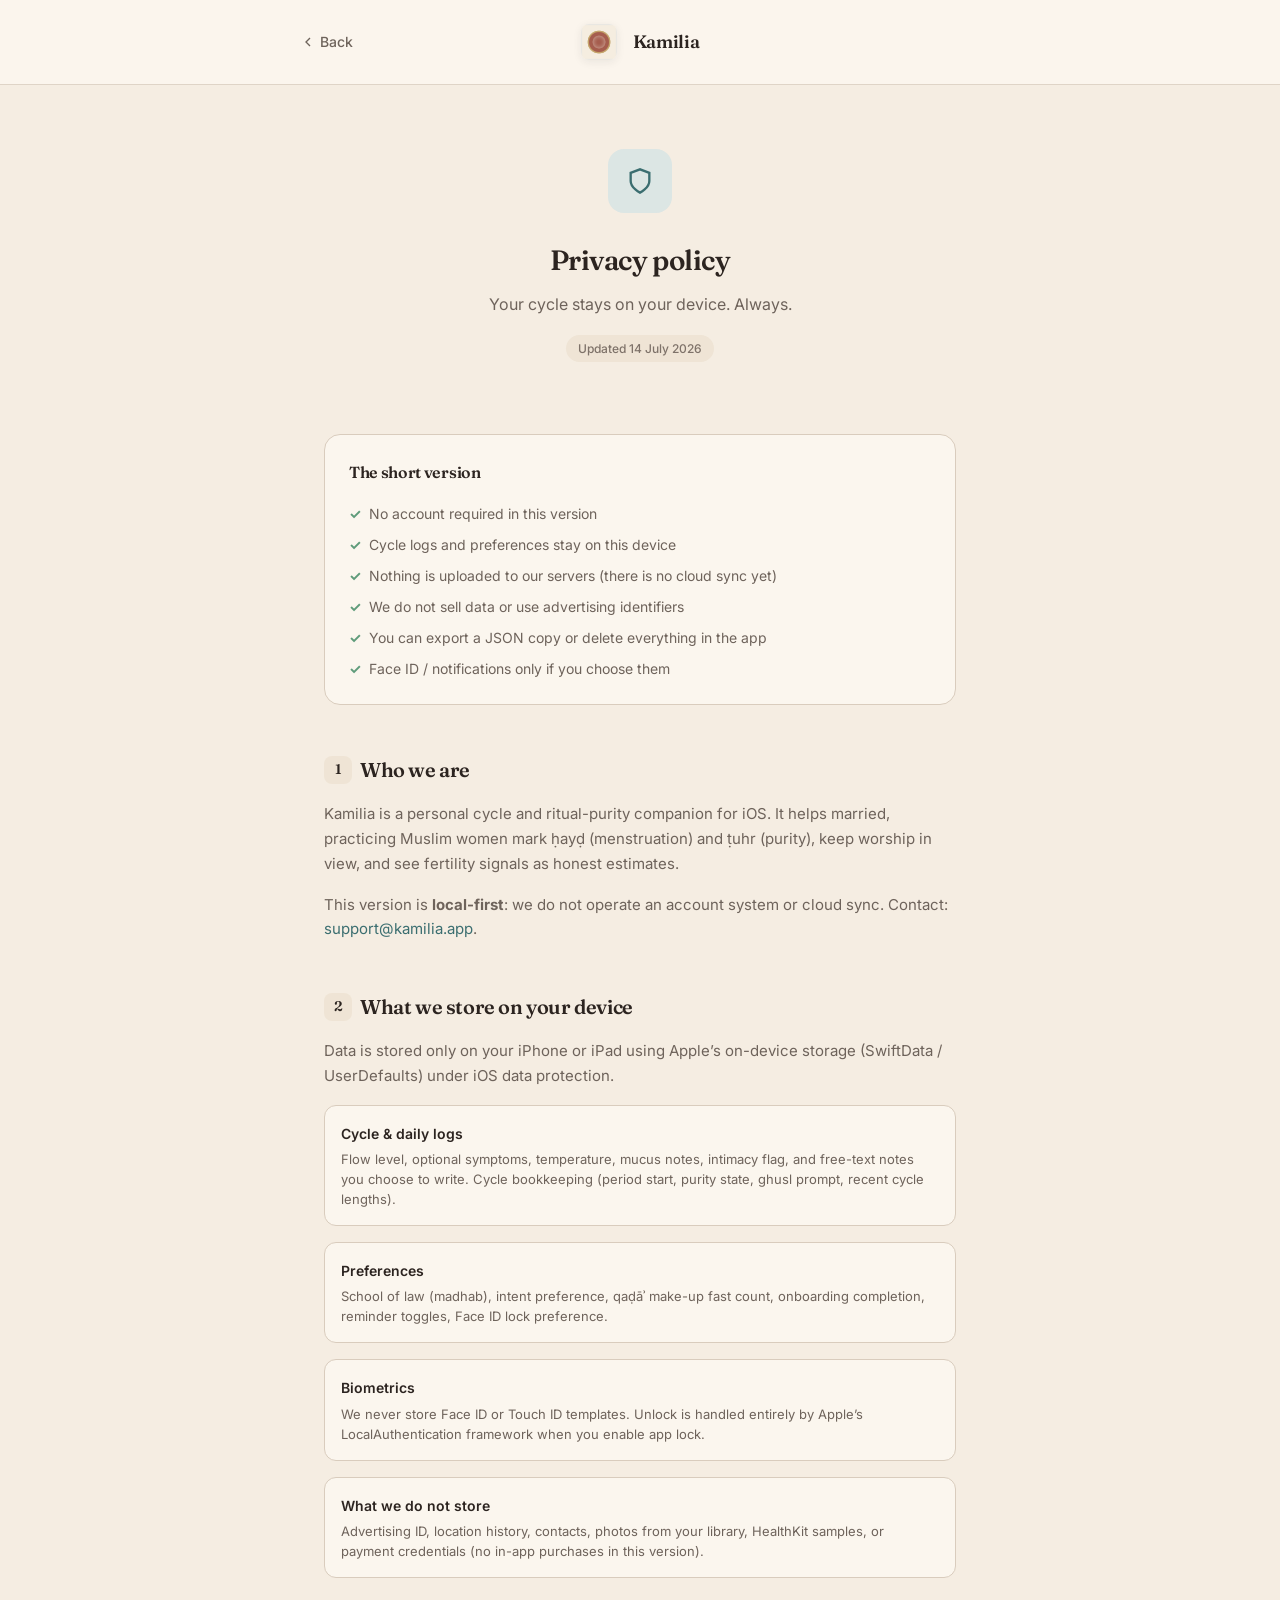
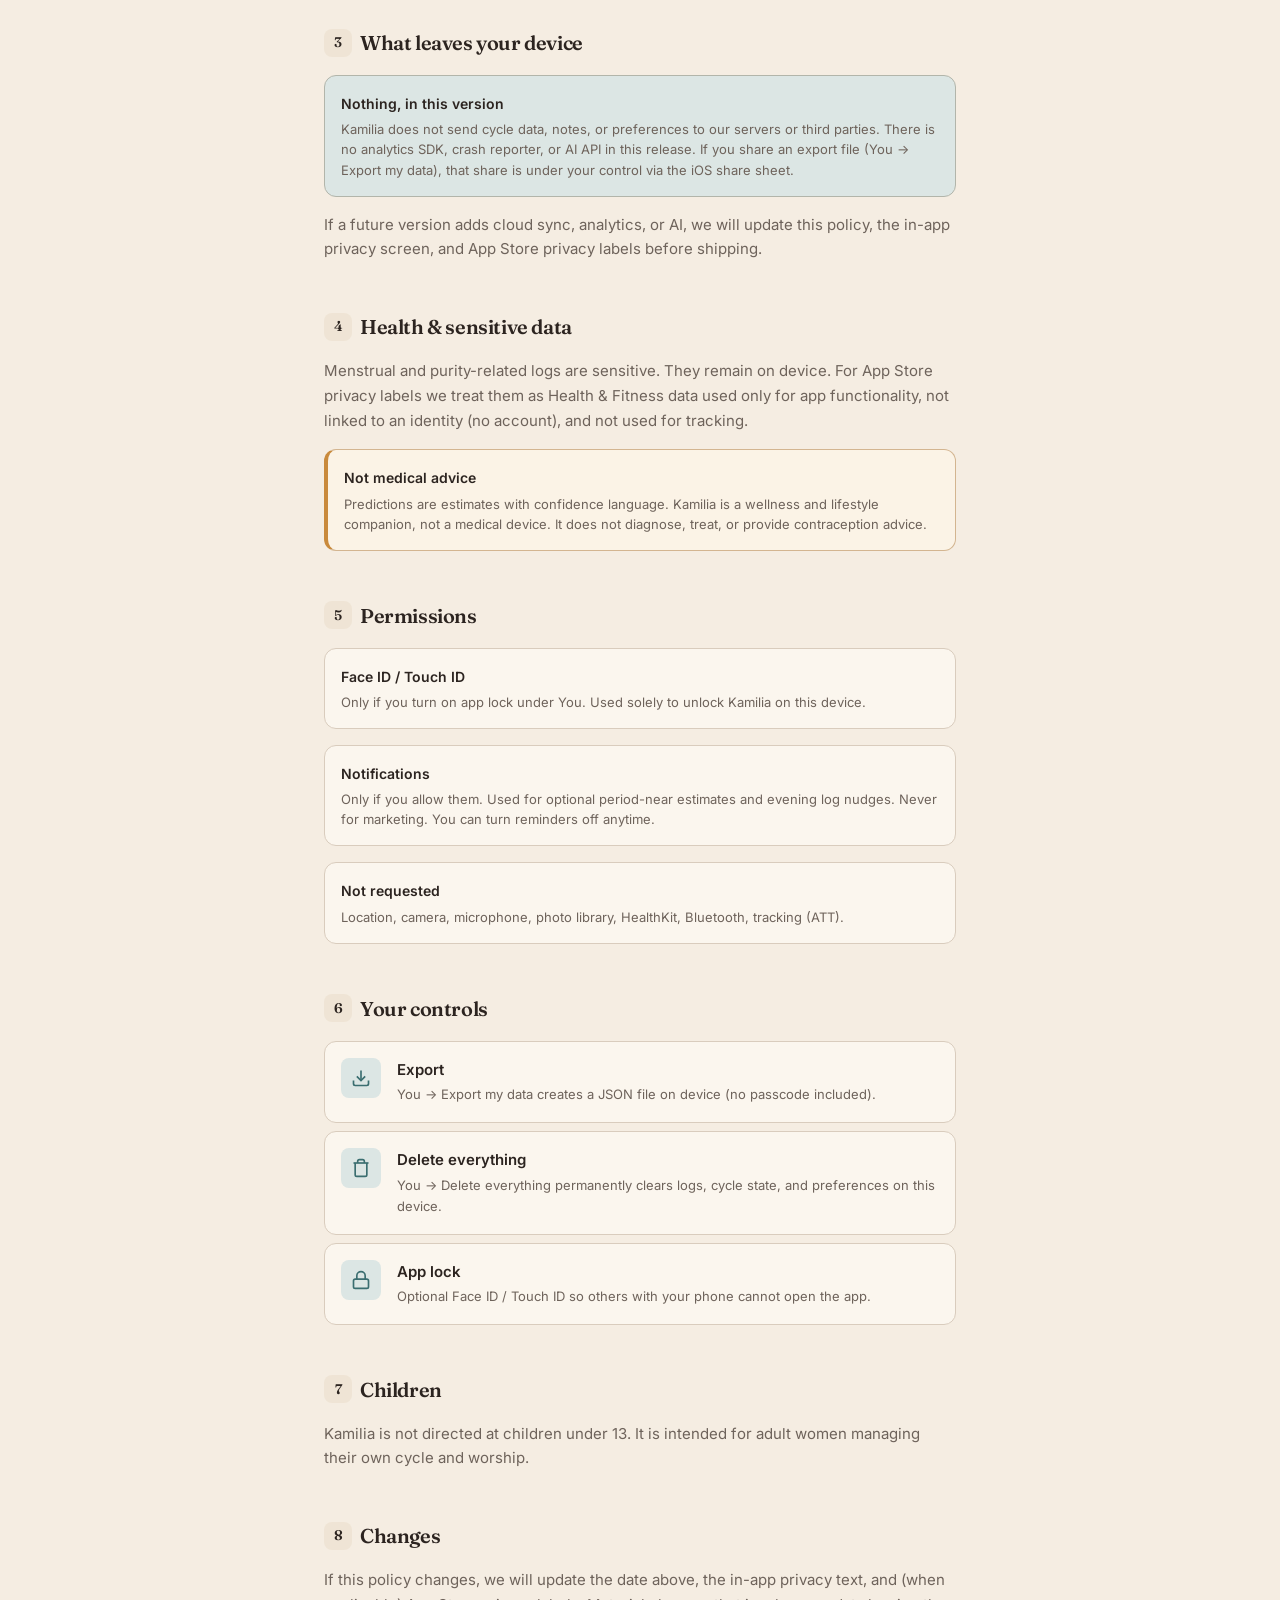
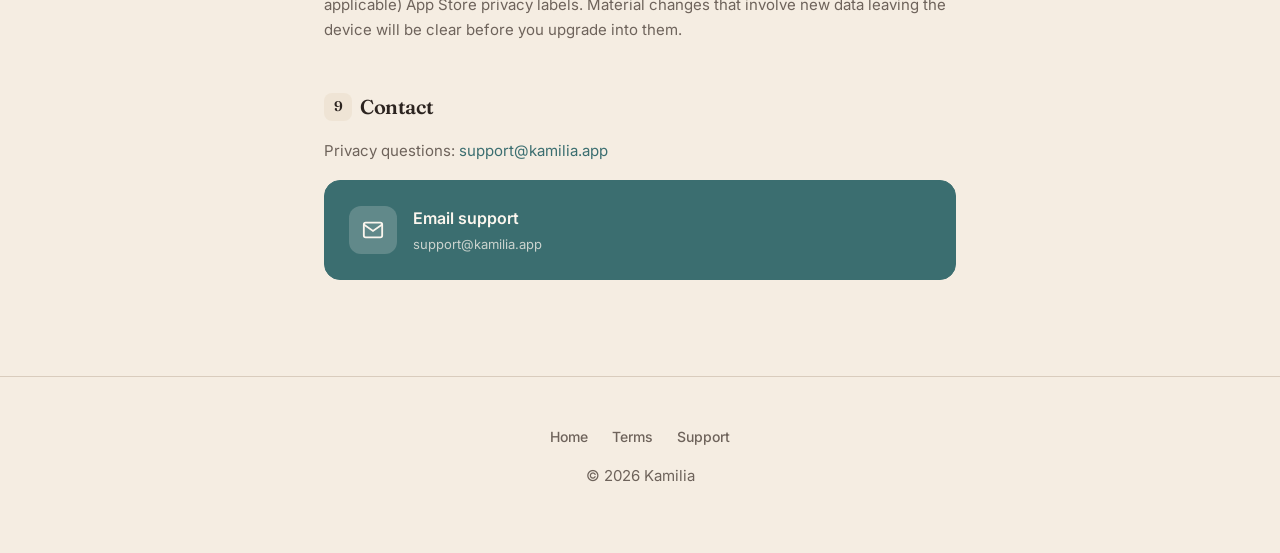
==== privacy.html @ fc9fccb2 "Kamilia legal site (privacy, terms, support) — PikCal method" ====
<!DOCTYPE html>
<html lang="en">
<head>
  <meta charset="UTF-8">
  <meta name="viewport" content="width=device-width, initial-scale=1.0">
  <title>Privacy Policy — Kamilia</title>
  <meta name="description" content="Kamilia privacy policy. Cycle data stays on your device. No account, no ads, no tracking in this version.">
  <link rel="icon" href="logo.png" type="image/png">
  <link rel="preconnect" href="https://fonts.googleapis.com">
  <link rel="preconnect" href="https://fonts.gstatic.com" crossorigin>
  <link href="https://fonts.googleapis.com/css2?family=Fraunces:opsz,wght@9..144,500;600&family=Inter:wght@400;500;600&display=swap" rel="stylesheet">
  <link rel="stylesheet" href="styles.css">
</head>
<body>
  <header class="header">
    <div class="header-content">
      <a href="./" class="back-link">
        <svg width="16" height="16" viewBox="0 0 24 24" fill="none" stroke="currentColor" stroke-width="2"><path d="M15 18l-6-6 6-6"/></svg>
        Back
      </a>
      <div class="logo-small"><img src="logo.png" alt="Kamilia"></div>
      <h1>Kamilia</h1>
    </div>
  </header>

  <main class="container">
    <div class="hero">
      <div class="hero-icon">
        <svg viewBox="0 0 24 24" fill="none" stroke="currentColor" stroke-width="2">
          <path d="M12 22s8-4 8-10V5l-8-3-8 3v7c0 6 8 10 8 10z"/>
        </svg>
      </div>
      <h2>Privacy policy</h2>
      <p class="subtitle">Your cycle stays on your device. Always.</p>
      <span class="updated">Updated 14 July 2026</span>
    </div>

    <div class="tl-dr">
      <h3>The short version</h3>
      <ul>
        <li><span class="check">✓</span> No account required in this version</li>
        <li><span class="check">✓</span> Cycle logs and preferences stay on this device</li>
        <li><span class="check">✓</span> Nothing is uploaded to our servers (there is no cloud sync yet)</li>
        <li><span class="check">✓</span> We do not sell data or use advertising identifiers</li>
        <li><span class="check">✓</span> You can export a JSON copy or delete everything in the app</li>
        <li><span class="check">✓</span> Face ID / notifications only if you choose them</li>
      </ul>
    </div>

    <section>
      <h3><span class="icon">1</span> Who we are</h3>
      <p>
        Kamilia is a personal cycle and ritual-purity companion for iOS.
        It helps married, practicing Muslim women mark ḥayḍ (menstruation) and ṭuhr (purity),
        keep worship in view, and see fertility signals as honest estimates.
      </p>
      <p>
        This version is <strong>local-first</strong>: we do not operate an account system or cloud sync.
        Contact: <a href="mailto:support@kamilia.app">support@kamilia.app</a>.
      </p>
    </section>

    <section>
      <h3><span class="icon">2</span> What we store on your device</h3>
      <p>Data is stored only on your iPhone or iPad using Apple’s on-device storage (SwiftData / UserDefaults) under iOS data protection.</p>

      <div class="data-card">
        <div class="data-card-title">Cycle &amp; daily logs</div>
        <div class="data-card-content">Flow level, optional symptoms, temperature, mucus notes, intimacy flag, and free-text notes you choose to write. Cycle bookkeeping (period start, purity state, ghusl prompt, recent cycle lengths).</div>
      </div>
      <div class="data-card">
        <div class="data-card-title">Preferences</div>
        <div class="data-card-content">School of law (madhab), intent preference, qaḍāʾ make-up fast count, onboarding completion, reminder toggles, Face ID lock preference.</div>
      </div>
      <div class="data-card">
        <div class="data-card-title">Biometrics</div>
        <div class="data-card-content">We never store Face ID or Touch ID templates. Unlock is handled entirely by Apple’s LocalAuthentication framework when you enable app lock.</div>
      </div>
      <div class="data-card">
        <div class="data-card-title">What we do not store</div>
        <div class="data-card-content">Advertising ID, location history, contacts, photos from your library, HealthKit samples, or payment credentials (no in-app purchases in this version).</div>
      </div>
    </section>

    <section>
      <h3><span class="icon">3</span> What leaves your device</h3>
      <div class="info-card soft">
        <div class="info-card-title">Nothing, in this version</div>
        <div class="info-card-content">
          Kamilia does not send cycle data, notes, or preferences to our servers or third parties.
          There is no analytics SDK, crash reporter, or AI API in this release.
          If you share an export file (You → Export my data), that share is under your control via the iOS share sheet.
        </div>
      </div>
      <p>If a future version adds cloud sync, analytics, or AI, we will update this policy, the in-app privacy screen, and App Store privacy labels before shipping.</p>
    </section>

    <section>
      <h3><span class="icon">4</span> Health &amp; sensitive data</h3>
      <p>
        Menstrual and purity-related logs are sensitive. They remain on device.
        For App Store privacy labels we treat them as Health &amp; Fitness data used only for app functionality,
        not linked to an identity (no account), and not used for tracking.
      </p>
      <div class="info-card warning">
        <div class="info-card-title">Not medical advice</div>
        <div class="info-card-content">
          Predictions are estimates with confidence language. Kamilia is a wellness and lifestyle companion,
          not a medical device. It does not diagnose, treat, or provide contraception advice.
        </div>
      </div>
    </section>

    <section>
      <h3><span class="icon">5</span> Permissions</h3>
      <div class="data-card">
        <div class="data-card-title">Face ID / Touch ID</div>
        <div class="data-card-content">Only if you turn on app lock under You. Used solely to unlock Kamilia on this device.</div>
      </div>
      <div class="data-card">
        <div class="data-card-title">Notifications</div>
        <div class="data-card-content">Only if you allow them. Used for optional period-near estimates and evening log nudges. Never for marketing. You can turn reminders off anytime.</div>
      </div>
      <div class="data-card">
        <div class="data-card-title">Not requested</div>
        <div class="data-card-content">Location, camera, microphone, photo library, HealthKit, Bluetooth, tracking (ATT).</div>
      </div>
    </section>

    <section>
      <h3><span class="icon">6</span> Your controls</h3>
      <ul class="rights-list">
        <li>
          <div class="right-icon">
            <svg viewBox="0 0 24 24" fill="none" stroke="currentColor" stroke-width="2"><path d="M21 15v4a2 2 0 0 1-2 2H5a2 2 0 0 1-2-2v-4"/><polyline points="7 10 12 15 17 10"/><line x1="12" y1="15" x2="12" y2="3"/></svg>
          </div>
          <div class="right-content">
            <h4>Export</h4>
            <p>You → Export my data creates a JSON file on device (no passcode included).</p>
          </div>
        </li>
        <li>
          <div class="right-icon">
            <svg viewBox="0 0 24 24" fill="none" stroke="currentColor" stroke-width="2"><polyline points="3 6 5 6 21 6"/><path d="M19 6v14a2 2 0 0 1-2 2H7a2 2 0 0 1-2-2V6m3 0V4a2 2 0 0 1 2-2h4a2 2 0 0 1 2 2v2"/></svg>
          </div>
          <div class="right-content">
            <h4>Delete everything</h4>
            <p>You → Delete everything permanently clears logs, cycle state, and preferences on this device.</p>
          </div>
        </li>
        <li>
          <div class="right-icon">
            <svg viewBox="0 0 24 24" fill="none" stroke="currentColor" stroke-width="2"><rect x="3" y="11" width="18" height="11" rx="2"/><path d="M7 11V7a5 5 0 0 1 10 0v4"/></svg>
          </div>
          <div class="right-content">
            <h4>App lock</h4>
            <p>Optional Face ID / Touch ID so others with your phone cannot open the app.</p>
          </div>
        </li>
      </ul>
    </section>

    <section>
      <h3><span class="icon">7</span> Children</h3>
      <p>Kamilia is not directed at children under 13. It is intended for adult women managing their own cycle and worship.</p>
    </section>

    <section>
      <h3><span class="icon">8</span> Changes</h3>
      <p>If this policy changes, we will update the date above, the in-app privacy text, and (when applicable) App Store privacy labels. Material changes that involve new data leaving the device will be clear before you upgrade into them.</p>
    </section>

    <section>
      <h3><span class="icon">9</span> Contact</h3>
      <p>Privacy questions: <a href="mailto:support@kamilia.app">support@kamilia.app</a></p>
      <a class="contact-card primary" href="mailto:support@kamilia.app">
        <div class="contact-icon">
          <svg viewBox="0 0 24 24" fill="none" stroke="currentColor" stroke-width="2"><path d="M4 4h16c1.1 0 2 .9 2 2v12c0 1.1-.9 2-2 2H4c-1.1 0-2-.9-2-2V6c0-1.1.9-2 2-2z"/><polyline points="22,6 12,13 2,6"/></svg>
        </div>
        <div>
          <div class="contact-title">Email support</div>
          <div class="contact-subtitle">support@kamilia.app</div>
        </div>
      </a>
    </section>
  </main>

  <footer class="footer">
    <div class="footer-links">
      <a href="./">Home</a>
      <a href="terms.html">Terms</a>
      <a href="support.html">Support</a>
    </div>
    <p>© 2026 Kamilia</p>
  </footer>
</body>
</html>
---- styles.css ----
/* Kamilia legal site — Qamra / sakīna tokens (from QamraPalette.Light)
   Method inspired by PikCal docs/legal: static HTML, GitHub Pages ready. */

:root {
  --canvas: #F5EDE2;
  --surface: #EFE4D5;
  --elevated: #FBF6EE;
  --border: #D9CCBD;
  --ink: #2C2420;
  --ink-muted: #6E635B;
  --ink-faint: #7E7269;
  --brand: #3B6E70;
  --brand-tint: #DCE6E4;
  --rose: #C98F86;
  --gold: #C4A46A;
  --success: #5E9B7A;
  --warning: #C98A3C;
  --error: #A8443F;
  --space-xs: 4px;
  --space-sm: 8px;
  --space-md: 16px;
  --space-lg: 24px;
  --space-xl: 32px;
  --space-xxl: 48px;
  --radius-sm: 8px;
  --radius-md: 12px;
  --radius-lg: 16px;
  --radius-xl: 24px;
  --font-ui: "Inter", -apple-system, BlinkMacSystemFont, "Segoe UI", sans-serif;
  --font-display: "Fraunces", "Georgia", "Times New Roman", serif;
}

* { margin: 0; padding: 0; box-sizing: border-box; }

body {
  font-family: var(--font-ui);
  background: var(--canvas);
  color: var(--ink);
  line-height: 1.65;
  -webkit-font-smoothing: antialiased;
}

a { color: var(--brand); text-decoration: none; }
a:hover { text-decoration: underline; }

/* —— Header —— */
.header {
  background: color-mix(in srgb, var(--elevated) 92%, transparent);
  padding: var(--space-lg);
  text-align: center;
  position: sticky;
  top: 0;
  z-index: 100;
  backdrop-filter: blur(12px);
  -webkit-backdrop-filter: blur(12px);
  border-bottom: 1px solid color-mix(in srgb, var(--border) 80%, transparent);
}

.header-content {
  max-width: 680px;
  margin: 0 auto;
  display: flex;
  align-items: center;
  justify-content: center;
  gap: var(--space-md);
  position: relative;
}

.back-link {
  position: absolute;
  left: 0;
  display: flex;
  align-items: center;
  gap: var(--space-xs);
  color: var(--ink-muted);
  font-size: 14px;
  font-weight: 500;
  text-decoration: none;
}
.back-link:hover { color: var(--ink); text-decoration: none; }

.logo-small {
  width: 36px;
  height: 36px;
  border-radius: var(--radius-sm);
  overflow: hidden;
  box-shadow: 0 2px 8px rgba(44, 36, 32, 0.08);
}
.logo-small img { width: 100%; height: 100%; object-fit: cover; }

.header h1 {
  font-family: var(--font-display);
  font-size: 18px;
  font-weight: 600;
  letter-spacing: -0.02em;
}

/* —— Layout —— */
.container {
  max-width: 680px;
  margin: 0 auto;
  padding: var(--space-xl) var(--space-lg) var(--space-xxl);
}

.hero {
  text-align: center;
  margin-bottom: var(--space-xxl);
  padding: var(--space-xl) 0 var(--space-lg);
}

.hero-icon {
  width: 64px;
  height: 64px;
  background: var(--brand-tint);
  border-radius: var(--radius-lg);
  display: flex;
  align-items: center;
  justify-content: center;
  margin: 0 auto var(--space-lg);
  color: var(--brand);
}
.hero-icon svg { width: 28px; height: 28px; }

.hero h2 {
  font-family: var(--font-display);
  font-size: 28px;
  font-weight: 600;
  letter-spacing: -0.02em;
  margin-bottom: var(--space-sm);
}

.hero .subtitle {
  font-size: 16px;
  color: var(--ink-muted);
  max-width: 420px;
  margin: 0 auto var(--space-md);
}

.updated {
  display: inline-block;
  font-size: 12px;
  font-weight: 500;
  color: var(--ink-faint);
  background: var(--surface);
  padding: 4px 12px;
  border-radius: 999px;
}

/* —— Landing hero —— */
.landing-hero {
  text-align: center;
  padding: var(--space-xxl) var(--space-lg) var(--space-xl);
  background: linear-gradient(180deg, var(--elevated) 0%, var(--canvas) 100%);
}
.landing-logo {
  width: 112px;
  height: 112px;
  border-radius: var(--radius-xl);
  margin: 0 auto var(--space-lg);
  box-shadow: 0 16px 48px rgba(44, 36, 32, 0.12);
  overflow: hidden;
}
.landing-logo img { width: 100%; height: 100%; object-fit: cover; }
.landing-hero h1 {
  font-family: var(--font-display);
  font-size: 40px;
  font-weight: 600;
  letter-spacing: -0.03em;
  margin-bottom: var(--space-sm);
}
.tagline {
  font-size: 18px;
  font-weight: 500;
  color: var(--brand);
  margin-bottom: var(--space-md);
}
.hero-description {
  font-size: 16px;
  color: var(--ink-muted);
  max-width: 480px;
  margin: 0 auto var(--space-xl);
  line-height: 1.7;
}

/* —— TL;DR —— */
.tl-dr {
  background: var(--elevated);
  border: 1px solid var(--border);
  border-radius: var(--radius-lg);
  padding: var(--space-lg);
  margin-bottom: var(--space-xxl);
}
.tl-dr h3 {
  font-family: var(--font-display);
  font-size: 16px;
  font-weight: 600;
  margin-bottom: var(--space-md);
  color: var(--ink);
}
.tl-dr ul { list-style: none; }
.tl-dr li {
  display: flex;
  align-items: flex-start;
  gap: var(--space-sm);
  font-size: 14px;
  color: var(--ink-muted);
  margin-bottom: var(--space-sm);
}
.tl-dr li:last-child { margin-bottom: 0; }
.tl-dr .check {
  color: var(--success);
  font-weight: 700;
  flex-shrink: 0;
}

/* —— Sections —— */
section { margin-bottom: var(--space-xxl); }

h3 {
  font-family: var(--font-display);
  font-size: 20px;
  font-weight: 600;
  margin-bottom: var(--space-md);
  display: flex;
  align-items: center;
  gap: var(--space-sm);
  letter-spacing: -0.02em;
}
h3 .icon {
  width: 28px;
  height: 28px;
  background: var(--surface);
  border-radius: var(--radius-sm);
  display: inline-flex;
  align-items: center;
  justify-content: center;
  font-size: 14px;
  flex-shrink: 0;
}

p {
  color: var(--ink-muted);
  margin-bottom: var(--space-md);
  font-size: 15px;
}

/* —— Cards —— */
.data-card, .info-card {
  background: var(--elevated);
  border: 1px solid var(--border);
  border-radius: var(--radius-md);
  padding: var(--space-md);
  margin-bottom: var(--space-md);
}
.data-card-title, .info-card-title {
  font-size: 14px;
  font-weight: 600;
  color: var(--ink);
  margin-bottom: var(--space-xs);
}
.data-card-content, .info-card-content {
  font-size: 13px;
  color: var(--ink-muted);
  line-height: 1.55;
}
.info-card.warning {
  background: #FBF3E6;
  border-color: color-mix(in srgb, var(--warning) 35%, var(--border));
  border-left: 4px solid var(--warning);
}
.info-card.soft {
  background: var(--brand-tint);
  border-color: color-mix(in srgb, var(--brand) 25%, var(--border));
}

ol.steps, ul.plain {
  margin: 0 0 var(--space-md) 1.25rem;
  color: var(--ink-muted);
  font-size: 15px;
}
ol.steps li, ul.plain li { margin-bottom: var(--space-sm); }

.rights-list { list-style: none; }
.rights-list li {
  display: flex;
  gap: var(--space-md);
  padding: var(--space-md);
  background: var(--elevated);
  border: 1px solid var(--border);
  border-radius: var(--radius-md);
  margin-bottom: var(--space-sm);
}
.right-icon {
  width: 40px;
  height: 40px;
  background: var(--brand-tint);
  border-radius: var(--radius-sm);
  display: flex;
  align-items: center;
  justify-content: center;
  color: var(--brand);
  flex-shrink: 0;
}
.right-icon svg { width: 20px; height: 20px; }
.right-content h4 {
  font-size: 15px;
  font-weight: 600;
  margin-bottom: 2px;
}
.right-content p {
  font-size: 13px;
  margin: 0;
}

/* —— Contact —— */
.contact-card {
  display: flex;
  align-items: center;
  gap: var(--space-md);
  padding: var(--space-lg);
  background: var(--elevated);
  border: 1px solid var(--border);
  border-radius: var(--radius-lg);
  text-decoration: none;
  margin-bottom: var(--space-md);
  transition: transform 0.15s ease, box-shadow 0.15s ease;
}
.contact-card:hover {
  transform: translateY(-2px);
  box-shadow: 0 8px 24px rgba(44, 36, 32, 0.08);
  text-decoration: none;
}
.contact-card.primary {
  background: var(--brand);
  border-color: var(--brand);
}
.contact-card.primary .contact-title { color: var(--elevated); }
.contact-card.primary .contact-subtitle { color: color-mix(in srgb, var(--elevated) 75%, transparent); }
.contact-icon {
  width: 48px;
  height: 48px;
  background: var(--brand-tint);
  border-radius: var(--radius-md);
  display: flex;
  align-items: center;
  justify-content: center;
  color: var(--brand);
  flex-shrink: 0;
}
.contact-card.primary .contact-icon {
  background: color-mix(in srgb, var(--elevated) 20%, transparent);
  color: var(--elevated);
}
.contact-icon svg { width: 22px; height: 22px; }
.contact-title {
  font-size: 16px;
  font-weight: 600;
  color: var(--ink);
  margin-bottom: 2px;
}
.contact-subtitle {
  font-size: 13px;
  color: var(--ink-muted);
}

/* —— Link grid (index) —— */
.link-grid {
  display: grid;
  grid-template-columns: 1fr 1fr;
  gap: var(--space-md);
  max-width: 680px;
  margin: 0 auto;
  padding: 0 var(--space-lg) var(--space-xxl);
}
@media (max-width: 520px) {
  .link-grid { grid-template-columns: 1fr; }
}
.link-tile {
  display: block;
  padding: var(--space-lg);
  background: var(--elevated);
  border: 1px solid var(--border);
  border-radius: var(--radius-lg);
  text-decoration: none;
  transition: border-color 0.15s, box-shadow 0.15s;
}
.link-tile:hover {
  border-color: var(--brand);
  box-shadow: 0 8px 24px rgba(59, 110, 112, 0.1);
  text-decoration: none;
}
.link-tile h3 {
  font-family: var(--font-display);
  font-size: 17px;
  margin-bottom: var(--space-xs);
  display: block;
}
.link-tile p {
  font-size: 13px;
  margin: 0;
  color: var(--ink-muted);
}

/* —— Footer —— */
.footer {
  text-align: center;
  padding: var(--space-xxl) var(--space-lg);
  color: var(--ink-faint);
  font-size: 13px;
  border-top: 1px solid var(--border);
}
.footer-links {
  display: flex;
  justify-content: center;
  gap: var(--space-lg);
  flex-wrap: wrap;
  margin-bottom: var(--space-md);
}
.footer-links a {
  color: var(--ink-muted);
  font-weight: 500;
  font-size: 14px;
}
.footer-links a:hover { color: var(--brand); }
.footer-contact { margin-bottom: var(--space-md); }
.footer-contact a { color: var(--brand); font-weight: 500; }

@media (max-width: 600px) {
  .back-link {
    position: static;
    margin-bottom: var(--space-md);
    justify-content: center;
  }
  .header-content { flex-direction: column; }
  .landing-hero h1 { font-size: 32px; }
  .hero h2 { font-size: 24px; }
}
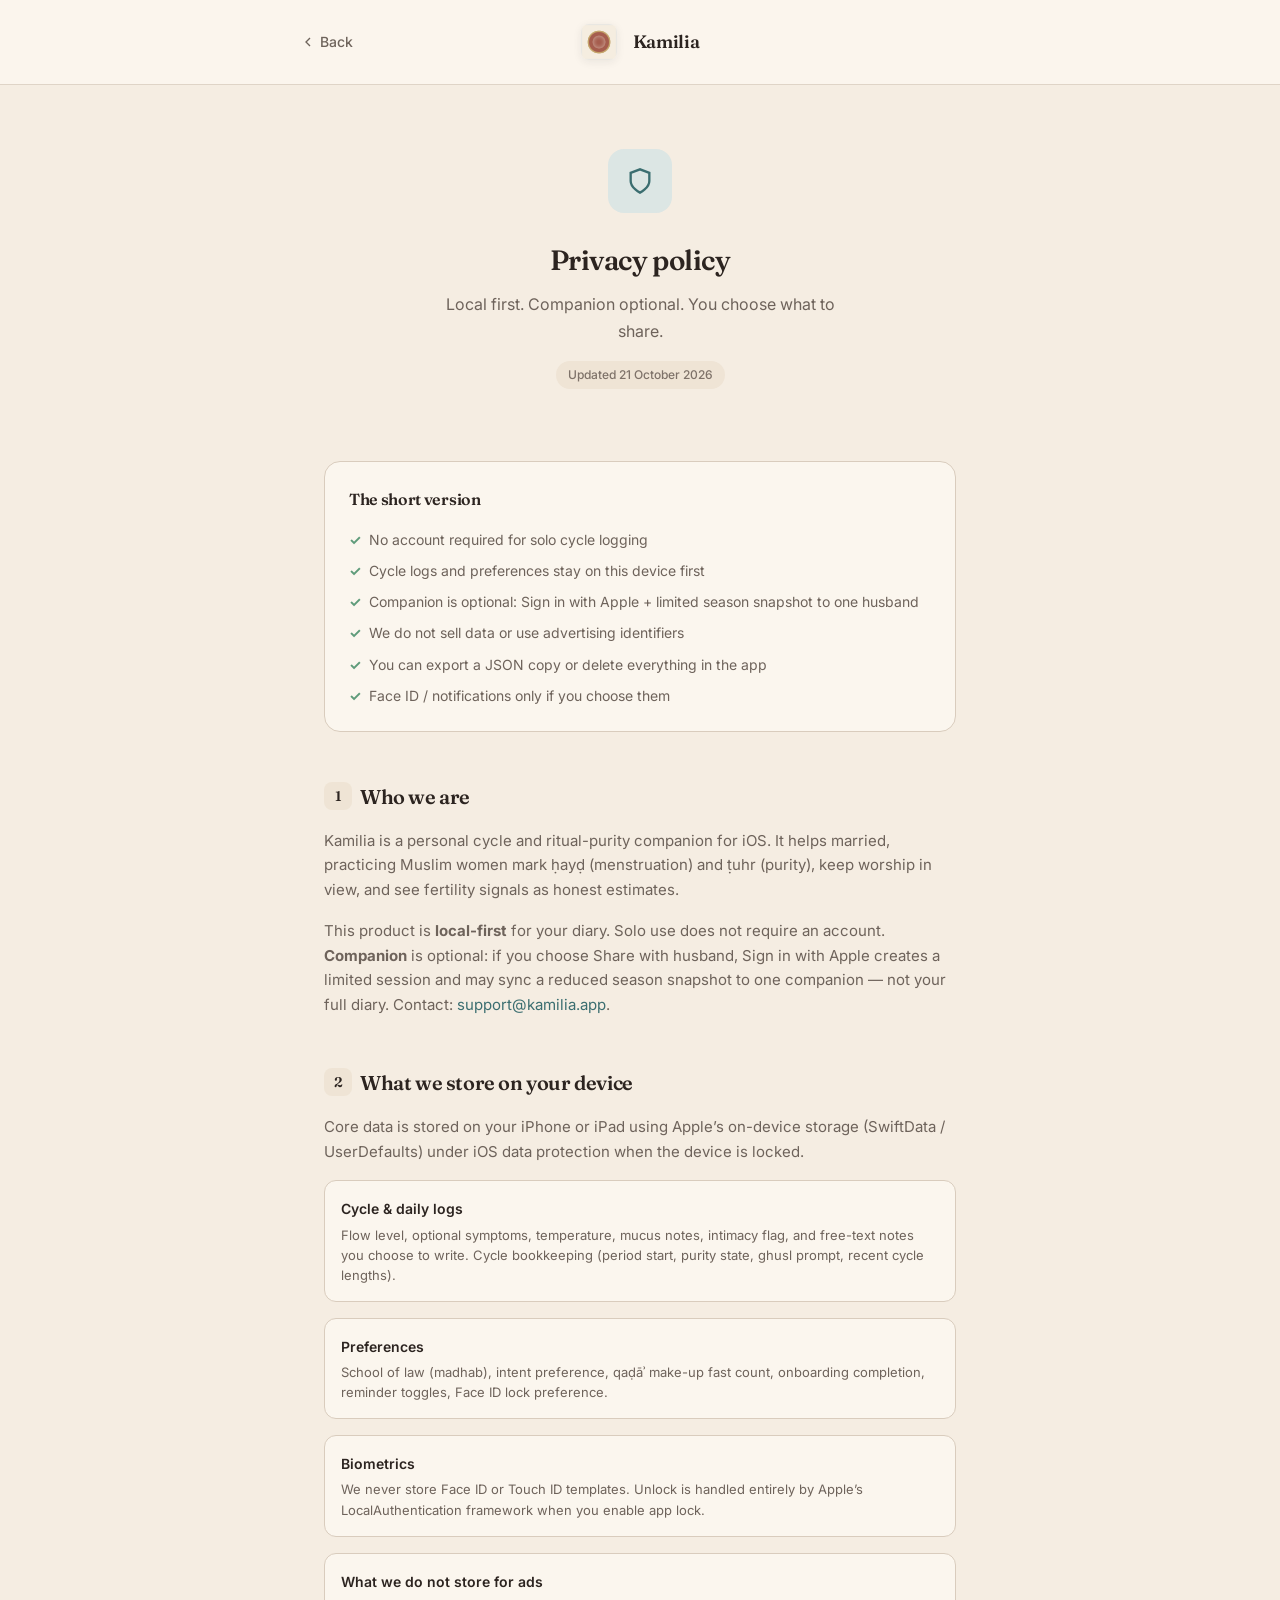
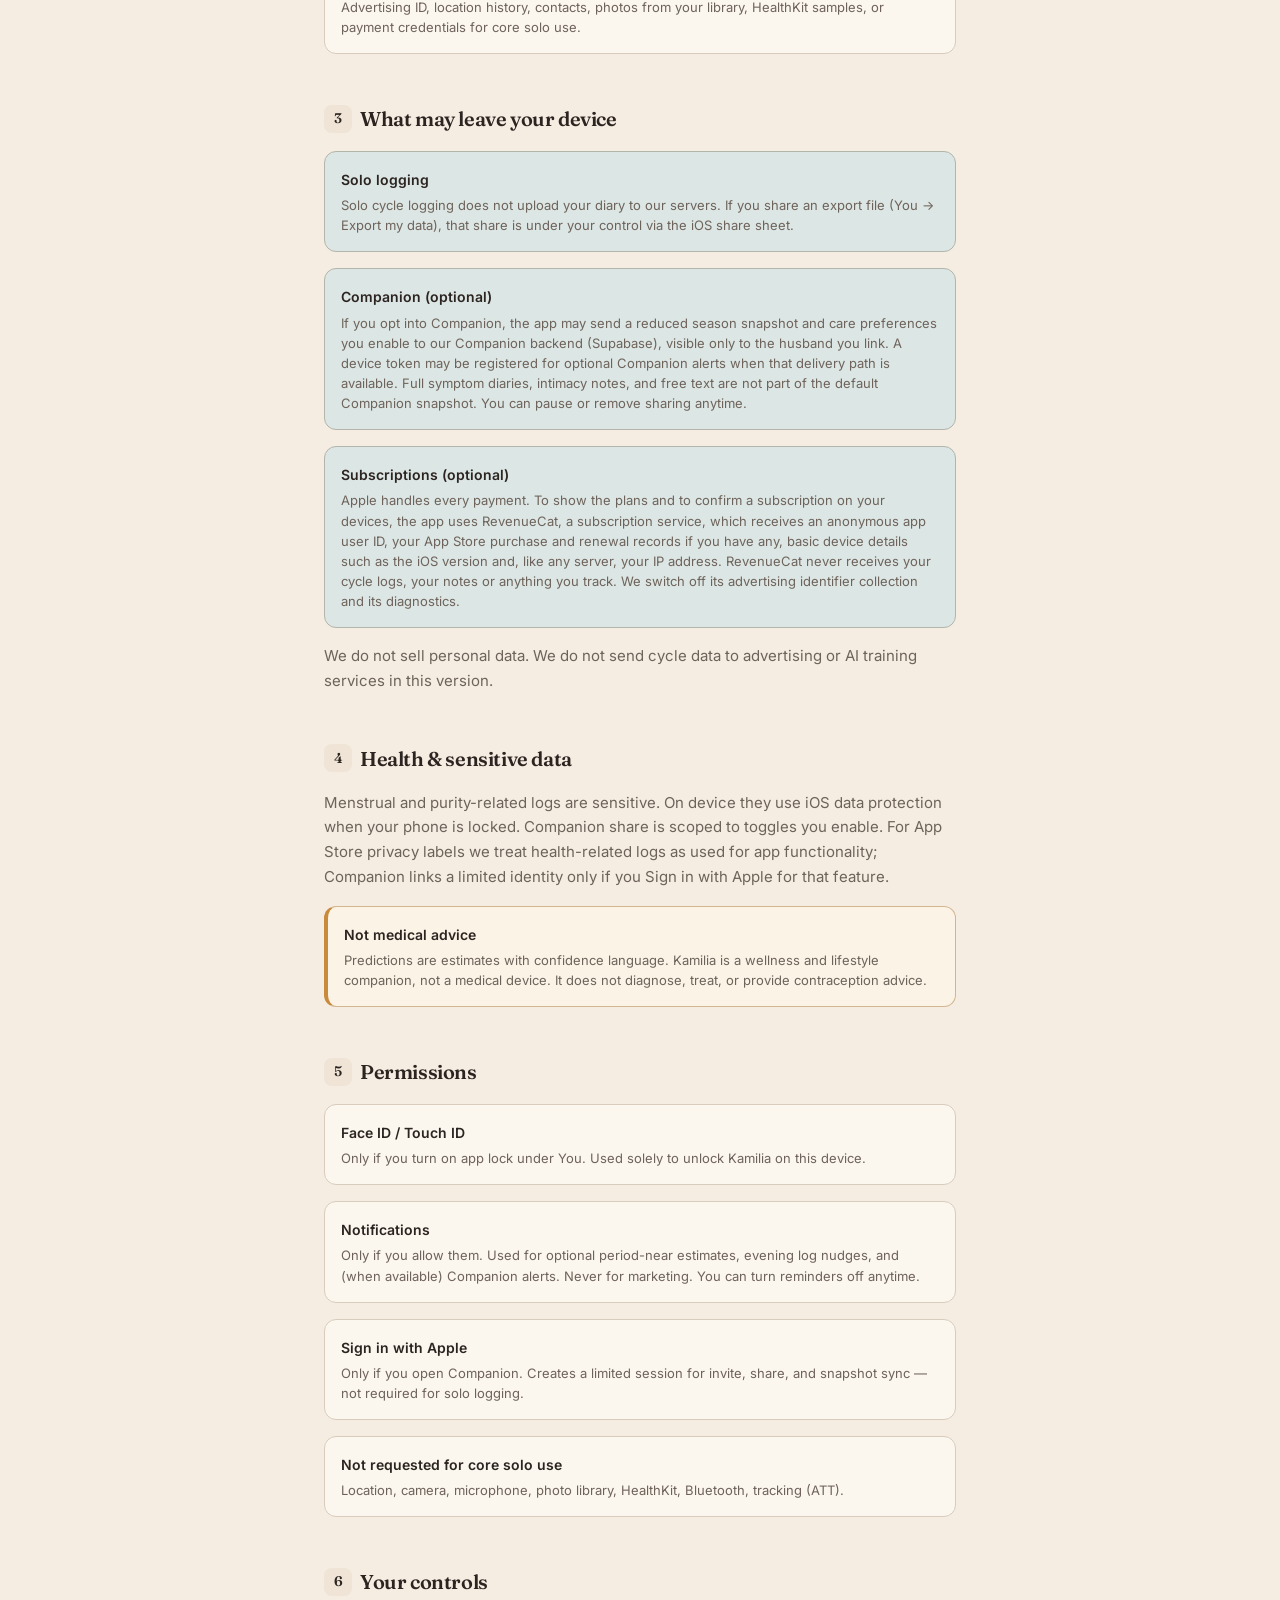
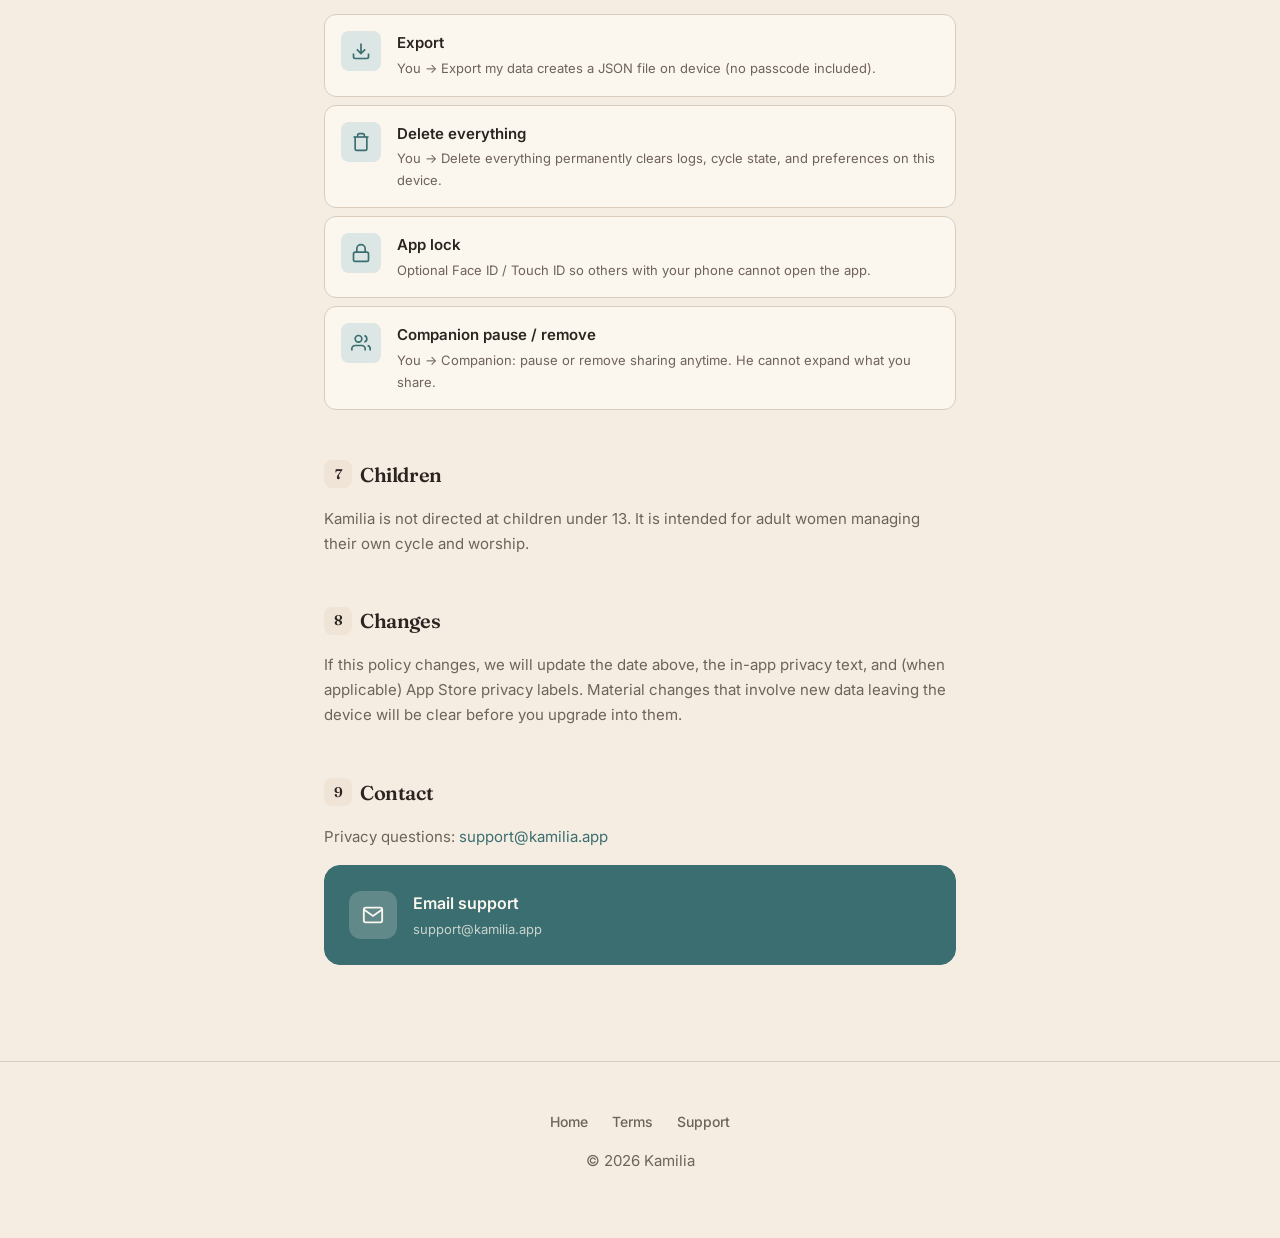
==== commit 98f66bb8: "Terms and privacy for Premium subscriptions; Companion in privacy and support Terms: Premium is an o" ====
--- a/privacy.html
+++ b/privacy.html
@@ -4,7 +4,7 @@
   <meta charset="UTF-8">
   <meta name="viewport" content="width=device-width, initial-scale=1.0">
   <title>Privacy Policy — Kamilia</title>
-  <meta name="description" content="Kamilia privacy policy. Cycle data stays on your device. No account, no ads, no tracking in this version.">
+  <meta name="description" content="Kamilia privacy policy. Local-first cycle logs. Optional Companion share with limited season snapshot.">
   <link rel="icon" href="logo.png" type="image/png">
   <link rel="preconnect" href="https://fonts.googleapis.com">
   <link rel="preconnect" href="https://fonts.gstatic.com" crossorigin>
@@ -31,16 +31,16 @@
         </svg>
       </div>
       <h2>Privacy policy</h2>
-      <p class="subtitle">Your cycle stays on your device. Always.</p>
-      <span class="updated">Updated 14 July 2026</span>
+      <p class="subtitle">Local first. Companion optional. You choose what to share.</p>
+      <span class="updated">Updated 21 October 2026</span>
     </div>
 
     <div class="tl-dr">
       <h3>The short version</h3>
       <ul>
-        <li><span class="check">✓</span> No account required in this version</li>
-        <li><span class="check">✓</span> Cycle logs and preferences stay on this device</li>
-        <li><span class="check">✓</span> Nothing is uploaded to our servers (there is no cloud sync yet)</li>
+        <li><span class="check">✓</span> No account required for solo cycle logging</li>
+        <li><span class="check">✓</span> Cycle logs and preferences stay on this device first</li>
+        <li><span class="check">✓</span> Companion is optional: Sign in with Apple + limited season snapshot to one husband</li>
         <li><span class="check">✓</span> We do not sell data or use advertising identifiers</li>
         <li><span class="check">✓</span> You can export a JSON copy or delete everything in the app</li>
         <li><span class="check">✓</span> Face ID / notifications only if you choose them</li>
@@ -55,14 +55,16 @@
         keep worship in view, and see fertility signals as honest estimates.
       </p>
       <p>
-        This version is <strong>local-first</strong>: we do not operate an account system or cloud sync.
+        This product is <strong>local-first</strong> for your diary.
+        Solo use does not require an account.
+        <strong>Companion</strong> is optional: if you choose Share with husband, Sign in with Apple creates a limited session and may sync a reduced season snapshot to one companion — not your full diary.
         Contact: <a href="mailto:support@kamilia.app">support@kamilia.app</a>.
       </p>
     </section>
 
     <section>
       <h3><span class="icon">2</span> What we store on your device</h3>
-      <p>Data is stored only on your iPhone or iPad using Apple’s on-device storage (SwiftData / UserDefaults) under iOS data protection.</p>
+      <p>Core data is stored on your iPhone or iPad using Apple’s on-device storage (SwiftData / UserDefaults) under iOS data protection when the device is locked.</p>
 
       <div class="data-card">
         <div class="data-card-title">Cycle &amp; daily logs</div>
@@ -77,30 +79,50 @@
         <div class="data-card-content">We never store Face ID or Touch ID templates. Unlock is handled entirely by Apple’s LocalAuthentication framework when you enable app lock.</div>
       </div>
       <div class="data-card">
-        <div class="data-card-title">What we do not store</div>
-        <div class="data-card-content">Advertising ID, location history, contacts, photos from your library, HealthKit samples, or payment credentials (no in-app purchases in this version).</div>
-      </div>
-    </section>
-
-    <section>
-      <h3><span class="icon">3</span> What leaves your device</h3>
+        <div class="data-card-title">What we do not store for ads</div>
+        <div class="data-card-content">Advertising ID, location history, contacts, photos from your library, HealthKit samples, or payment credentials for core solo use.</div>
+      </div>
+    </section>
+
+    <section>
+      <h3><span class="icon">3</span> What may leave your device</h3>
       <div class="info-card soft">
-        <div class="info-card-title">Nothing, in this version</div>
-        <div class="info-card-content">
-          Kamilia does not send cycle data, notes, or preferences to our servers or third parties.
-          There is no analytics SDK, crash reporter, or AI API in this release.
+        <div class="info-card-title">Solo logging</div>
+        <div class="info-card-content">
+          Solo cycle logging does not upload your diary to our servers.
           If you share an export file (You → Export my data), that share is under your control via the iOS share sheet.
         </div>
       </div>
-      <p>If a future version adds cloud sync, analytics, or AI, we will update this policy, the in-app privacy screen, and App Store privacy labels before shipping.</p>
+      <div class="info-card soft">
+        <div class="info-card-title">Companion (optional)</div>
+        <div class="info-card-content">
+          If you opt into Companion, the app may send a reduced season snapshot and care preferences you enable to our Companion backend (Supabase),
+          visible only to the husband you link. A device token may be registered for optional Companion alerts when that delivery path is available.
+          Full symptom diaries, intimacy notes, and free text are not part of the default Companion snapshot.
+          You can pause or remove sharing anytime.
+        </div>
+      </div>
+      <div class="info-card soft">
+        <div class="info-card-title">Subscriptions (optional)</div>
+        <div class="info-card-content">
+          Apple handles every payment. To show the plans and to confirm a subscription on your devices,
+          the app uses RevenueCat, a subscription service, which receives an anonymous app user ID, your App Store
+          purchase and renewal records if you have any, basic device details such as the iOS version and, like any server, your IP address. RevenueCat never receives
+          your cycle logs, your notes or anything you track. We switch off its advertising identifier collection
+          and its diagnostics.
+        </div>
+      </div>
+      <p>We do not sell personal data. We do not send cycle data to advertising or AI training services in this version.</p>
     </section>
 
     <section>
       <h3><span class="icon">4</span> Health &amp; sensitive data</h3>
       <p>
-        Menstrual and purity-related logs are sensitive. They remain on device.
-        For App Store privacy labels we treat them as Health &amp; Fitness data used only for app functionality,
-        not linked to an identity (no account), and not used for tracking.
+        Menstrual and purity-related logs are sensitive.
+        On device they use iOS data protection when your phone is locked.
+        Companion share is scoped to toggles you enable.
+        For App Store privacy labels we treat health-related logs as used for app functionality;
+        Companion links a limited identity only if you Sign in with Apple for that feature.
       </p>
       <div class="info-card warning">
         <div class="info-card-title">Not medical advice</div>
@@ -119,10 +141,14 @@
       </div>
       <div class="data-card">
         <div class="data-card-title">Notifications</div>
-        <div class="data-card-content">Only if you allow them. Used for optional period-near estimates and evening log nudges. Never for marketing. You can turn reminders off anytime.</div>
-      </div>
-      <div class="data-card">
-        <div class="data-card-title">Not requested</div>
+        <div class="data-card-content">Only if you allow them. Used for optional period-near estimates, evening log nudges, and (when available) Companion alerts. Never for marketing. You can turn reminders off anytime.</div>
+      </div>
+      <div class="data-card">
+        <div class="data-card-title">Sign in with Apple</div>
+        <div class="data-card-content">Only if you open Companion. Creates a limited session for invite, share, and snapshot sync — not required for solo logging.</div>
+      </div>
+      <div class="data-card">
+        <div class="data-card-title">Not requested for core solo use</div>
         <div class="data-card-content">Location, camera, microphone, photo library, HealthKit, Bluetooth, tracking (ATT).</div>
       </div>
     </section>
@@ -155,6 +181,15 @@
           <div class="right-content">
             <h4>App lock</h4>
             <p>Optional Face ID / Touch ID so others with your phone cannot open the app.</p>
+          </div>
+        </li>
+        <li>
+          <div class="right-icon">
+            <svg viewBox="0 0 24 24" fill="none" stroke="currentColor" stroke-width="2"><path d="M17 21v-2a4 4 0 0 0-4-4H5a4 4 0 0 0-4 4v2"/><circle cx="9" cy="7" r="4"/><path d="M23 21v-2a4 4 0 0 0-3-3.87"/><path d="M16 3.13a4 4 0 0 1 0 7.75"/></svg>
+          </div>
+          <div class="right-content">
+            <h4>Companion pause / remove</h4>
+            <p>You → Companion: pause or remove sharing anytime. He cannot expand what you share.</p>
           </div>
         </li>
       </ul>
